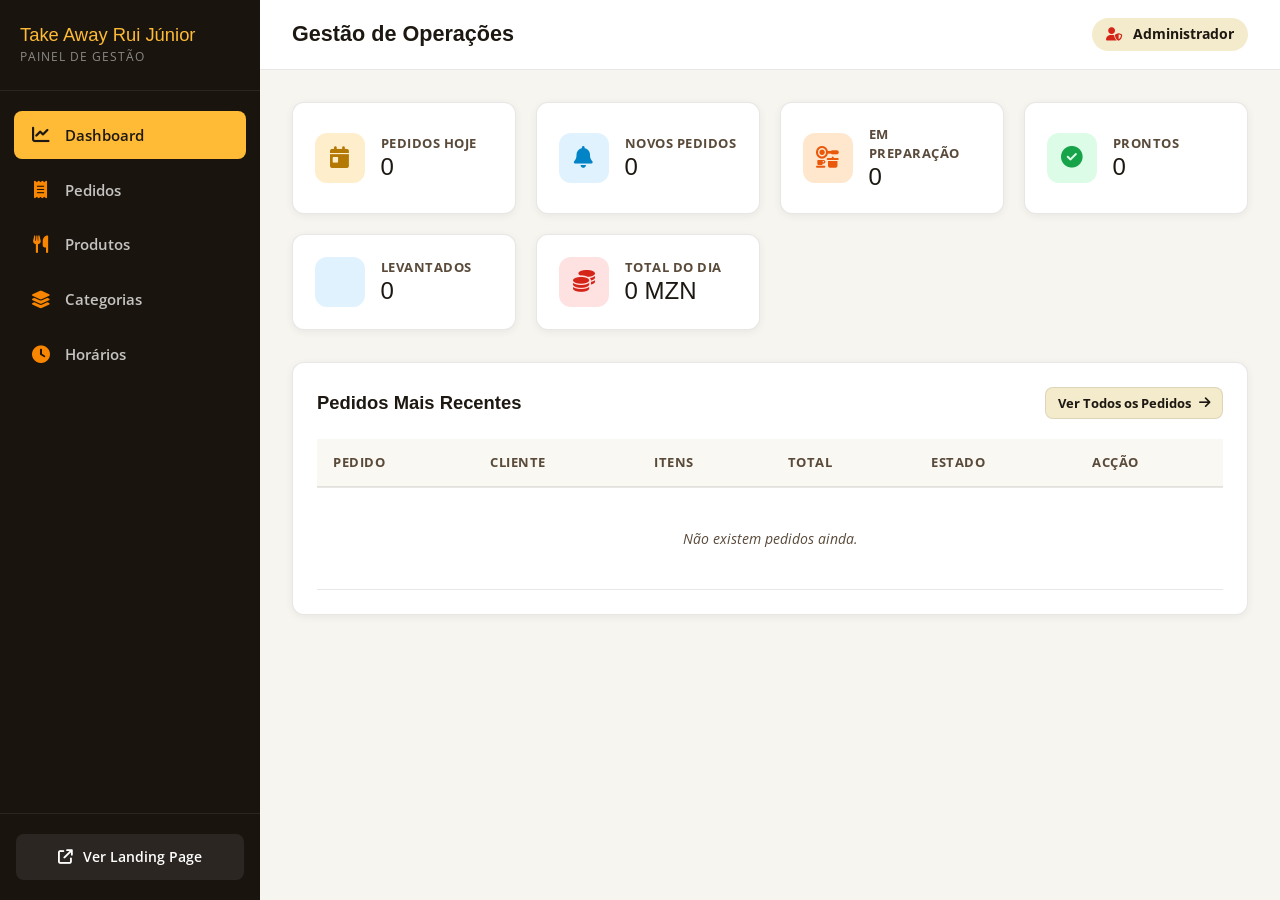
==== admin.html @ bef1309e "feat: initial commit for Take Away Rui Júnior web application - Frontend responsivo com vitrine inte" ====
<!DOCTYPE html>
<html lang="pt">
<head>
  <meta charset="UTF-8">
  <meta name="viewport" content="width=device-width, initial-scale=1.0">
  <meta http-equiv="X-UA-Compatible" content="ie=edge">
  
  <title>Painel Administrativo | Take Away Rui Júnior</title>
  
  <!-- Google Fonts: Slackey & Open Sans -->
  <link rel="preconnect" href="https://fonts.googleapis.com">
  <link rel="preconnect" href="https://fonts.gstatic.com" crossorigin>
  <link href="https://fonts.googleapis.com/css2?family=Open+Sans:ital,wght@0,400;0,600;0,700;1,400&family=Slackey&display=swap" rel="stylesheet">
  
  <!-- Font Awesome 6 -->
  <link rel="stylesheet" href="https://cdnjs.cloudflare.com/ajax/libs/font-awesome/6.5.1/css/all.min.css" integrity="sha512-DTOQO9RWCH3ppGqcWaEA1BIZOC6xxalwEsw9c2QQeAIftl+Vegovlnee1c9QX4TctnWMn13TZye+giMm8e2LwA==" crossorigin="anonymous" referrerpolicy="no-referrer" />
  
  <!-- Estilos do Admin -->
  <link rel="stylesheet" href="css/admin.css">
</head>
<body>

  <div class="admin-layout">
    
    <!-- Overlay Mobile -->
    <div class="admin-sidebar-overlay" id="adminSidebarOverlay"></div>

    <!-- Sidebar -->
    <aside class="admin-sidebar" id="adminSidebar">
      <div class="admin-sidebar-header">
        <div class="admin-brand">
          <span class="admin-brand-title">Take Away Rui Júnior</span>
          <span class="admin-brand-sub">Painel de Gestão</span>
        </div>
      </div>

      <nav class="admin-nav" aria-label="Navegação do Painel">
        <a href="#dashboard" class="admin-nav-item is-active" data-admin-view="dashboard">
          <i class="fa-solid fa-chart-line" aria-hidden="true"></i>
          <span>Dashboard</span>
        </a>
        <a href="#pedidos" class="admin-nav-item" data-admin-view="orders">
          <i class="fa-solid fa-receipt" aria-hidden="true"></i>
          <span>Pedidos</span>
        </a>
        <a href="#produtos" class="admin-nav-item" data-admin-view="products">
          <i class="fa-solid fa-utensils" aria-hidden="true"></i>
          <span>Produtos</span>
        </a>
        <a href="#categorias" class="admin-nav-item" data-admin-view="categories">
          <i class="fa-solid fa-layer-group" aria-hidden="true"></i>
          <span>Categorias</span>
        </a>
        <a href="#horarios" class="admin-nav-item" data-admin-view="hours">
          <i class="fa-solid fa-clock" aria-hidden="true"></i>
          <span>Horários</span>
        </a>
      </nav>

      <div class="admin-sidebar-footer">
        <a href="index.html" class="btn-view-site" target="_blank">
          <i class="fa-solid fa-arrow-up-right-from-square" aria-hidden="true"></i>
          <span>Ver Landing Page</span>
        </a>
      </div>
    </aside>

    <!-- Main Content -->
    <div class="admin-main">
      
      <!-- Topbar -->
      <header class="admin-topbar">
        <div class="topbar-left">
          <button type="button" class="admin-mobile-toggle" id="adminSidebarToggle" aria-label="Menu Lateral">
            <i class="fa-solid fa-bars"></i>
          </button>
          <h1 class="topbar-page-title" id="adminPageTitle">Gestão de Operações</h1>
        </div>

        <div class="topbar-right">
          <div class="admin-user-pill">
            <i class="fa-solid fa-user-shield"></i>
            <span>Administrador</span>
          </div>
        </div>
      </header>

      <!-- Content Views -->
      <main class="admin-content-body">
        
        <!-- ============================================== -->
        <!-- VIEW 1: DASHBOARD                              -->
        <!-- ============================================== -->
        <section class="admin-view-section" id="view-dashboard">
          
          <!-- Grid de Métricas -->
          <div class="dashboard-stats-grid">
            <div class="stat-card">
              <div class="stat-icon-box stat-icon-yellow">
                <i class="fa-solid fa-calendar-day"></i>
              </div>
              <div class="stat-info">
                <span class="stat-label">Pedidos Hoje</span>
                <span class="stat-value" id="statTodayOrders">0</span>
              </div>
            </div>

            <div class="stat-card">
              <div class="stat-icon-box stat-icon-blue">
                <i class="fa-solid fa-bell"></i>
              </div>
              <div class="stat-info">
                <span class="stat-label">Novos Pedidos</span>
                <span class="stat-value" id="statNewOrders">0</span>
              </div>
            </div>

            <div class="stat-card">
              <div class="stat-icon-box stat-icon-orange">
                <i class="fa-solid fa-kitchen-set"></i>
              </div>
              <div class="stat-info">
                <span class="stat-label">Em Preparação</span>
                <span class="stat-value" id="statPrepOrders">0</span>
              </div>
            </div>

            <div class="stat-card">
              <div class="stat-icon-box stat-icon-green">
                <i class="fa-solid fa-circle-check"></i>
              </div>
              <div class="stat-info">
                <span class="stat-label">Prontos</span>
                <span class="stat-value" id="statReadyOrders">0</span>
              </div>
            </div>

            <div class="stat-card">
              <div class="stat-icon-box stat-icon-blue">
                <i class="fa-solid fa-bag-check"></i>
              </div>
              <div class="stat-info">
                <span class="stat-label">Levantados</span>
                <span class="stat-value" id="statPickedUpOrders">0</span>
              </div>
            </div>

            <div class="stat-card">
              <div class="stat-icon-box stat-icon-red">
                <i class="fa-solid fa-coins"></i>
              </div>
              <div class="stat-info">
                <span class="stat-label">Total do Dia</span>
                <span class="stat-value" id="statTodayRevenue">0 MZN</span>
              </div>
            </div>
          </div>

          <!-- Tabela de Pedidos Recentes -->
          <div class="admin-card">
            <div class="admin-card-header">
              <h2 class="admin-card-title">Pedidos Mais Recentes</h2>
              <button type="button" class="btn btn-sm btn-secondary" onclick="document.querySelector('[data-admin-view=\'orders\']').click()">
                Ver Todos os Pedidos <i class="fa-solid fa-arrow-right"></i>
              </button>
            </div>

            <div class="table-responsive">
              <table class="admin-table">
                <thead>
                  <tr>
                    <th>Pedido</th>
                    <th>Cliente</th>
                    <th>Itens</th>
                    <th>Total</th>
                    <th>Estado</th>
                    <th>Acção</th>
                  </tr>
                </thead>
                <tbody id="dashRecentOrdersList">
                  <!-- Gerado dinamicamente via JS -->
                </tbody>
              </table>
            </div>
          </div>

        </section>

        <!-- ============================================== -->
        <!-- VIEW 2: PEDIDOS                                -->
        <!-- ============================================== -->
        <section class="admin-view-section" id="view-orders">
          
          <div class="admin-card">
            
            <div class="admin-toolbar">
              <!-- Filtros de Estado -->
              <div class="order-filter-tabs">
                <button type="button" class="filter-tab-btn is-active" data-order-filter="ALL">Todos</button>
                <button type="button" class="filter-tab-btn" data-order-filter="NOVO">Novos</button>
                <button type="button" class="filter-tab-btn" data-order-filter="CONFIRMADO">Confirmados</button>
                <button type="button" class="filter-tab-btn" data-order-filter="EM_PREPARACAO">Em Preparação</button>
                <button type="button" class="filter-tab-btn" data-order-filter="PRONTO">Prontos</button>
                <button type="button" class="filter-tab-btn" data-order-filter="LEVANTADO">Levantados</button>
                <button type="button" class="filter-tab-btn" data-order-filter="CANCELADO">Cancelados</button>
              </div>

              <!-- Busca -->
              <div class="search-box-wrapper">
                <i class="fa-solid fa-magnifying-glass"></i>
                <input type="text" id="adminOrderSearchInput" placeholder="Buscar por número, cliente ou tel...">
              </div>
            </div>

            <!-- Tabela Principal de Pedidos -->
            <div class="table-responsive">
              <table class="admin-table">
                <thead>
                  <tr>
                    <th>Pedido</th>
                    <th>Cliente</th>
                    <th>Itens</th>
                    <th>Total</th>
                    <th>Pagamento</th>
                    <th>Estado</th>
                    <th>Acção</th>
                  </tr>
                </thead>
                <tbody id="adminOrdersTableBody">
                  <!-- Gerado dinamicamente via JS -->
                </tbody>
              </table>
            </div>

          </div>

        </section>

        <!-- ============================================== -->
        <!-- VIEW 3: PRODUTOS                               -->
        <!-- ============================================== -->
        <section class="admin-view-section" id="view-products">
          
          <div class="admin-card">
            <div class="admin-card-header">
              <h2 class="admin-card-title">Cardápio de Produtos</h2>
              <button type="button" class="btn btn-primary" id="adminAddProductBtn">
                <i class="fa-solid fa-plus"></i> Adicionar Produto
              </button>
            </div>

            <div class="admin-products-grid" id="adminProductsGrid">
              <!-- Gerado dinamicamente via JS -->
            </div>
          </div>

        </section>

        <!-- ============================================== -->
        <!-- VIEW 4: CATEGORIAS                             -->
        <!-- ============================================== -->
        <section class="admin-view-section" id="view-categories">
          
          <div class="categories-container">
            
            <!-- Formulário Nova Categoria -->
            <div class="admin-card">
              <h2 class="admin-card-title" style="margin-bottom: 1.25rem;">Adicionar Categoria</h2>
              <form id="adminCategoryForm">
                <div class="form-group" style="margin-bottom: 1.25rem;">
                  <label class="form-label" for="adminCategoryNameInput">Nome da Categoria</label>
                  <input type="text" class="form-input" id="adminCategoryNameInput" placeholder="Ex: Sobremesas, Bebidas..." required>
                </div>
                <button type="submit" class="btn btn-primary">
                  <i class="fa-solid fa-plus"></i> Salvar Categoria
                </button>
              </form>
            </div>

            <!-- Lista de Categorias -->
            <div class="admin-card">
              <h2 class="admin-card-title" style="margin-bottom: 1.25rem;">Categorias Ativas</h2>
              <div id="adminCategoriesList">
                <!-- Gerado dinamicamente via JS -->
              </div>
            </div>

          </div>

        </section>

        <!-- ============================================== -->
        <!-- VIEW 5: HORÁRIOS                               -->
        <!-- ============================================== -->
        <section class="admin-view-section" id="view-hours">
          
          <div class="admin-card">
            <div class="admin-card-header">
              <h2 class="admin-card-title">Horários de Funcionamento</h2>
              <button type="button" class="btn btn-primary" id="adminSaveHoursBtn">
                <i class="fa-solid fa-floppy-disk"></i> Salvar Horários
              </button>
            </div>

            <div class="table-responsive">
              <table class="hours-table">
                <tbody>
                  <tr>
                    <td class="hours-day-name">Segunda-feira</td>
                    <td>
                      <label class="toggle-switch">
                        <input type="checkbox" id="hours-segunda-open" checked>
                        <span class="slider"></span>
                      </label>
                    </td>
                    <td>
                      <div class="hours-time-inputs">
                        <input type="time" id="hours-segunda-start" value="08:00">
                        <span>até</span>
                        <input type="time" id="hours-segunda-end" value="22:00">
                      </div>
                    </td>
                  </tr>

                  <tr>
                    <td class="hours-day-name">Terça-feira</td>
                    <td>
                      <label class="toggle-switch">
                        <input type="checkbox" id="hours-terca-open" checked>
                        <span class="slider"></span>
                      </label>
                    </td>
                    <td>
                      <div class="hours-time-inputs">
                        <input type="time" id="hours-terca-start" value="08:00">
                        <span>até</span>
                        <input type="time" id="hours-terca-end" value="22:00">
                      </div>
                    </td>
                  </tr>

                  <tr>
                    <td class="hours-day-name">Quarta-feira</td>
                    <td>
                      <label class="toggle-switch">
                        <input type="checkbox" id="hours-quarta-open" checked>
                        <span class="slider"></span>
                      </label>
                    </td>
                    <td>
                      <div class="hours-time-inputs">
                        <input type="time" id="hours-quarta-start" value="08:00">
                        <span>até</span>
                        <input type="time" id="hours-quarta-end" value="22:00">
                      </div>
                    </td>
                  </tr>

                  <tr>
                    <td class="hours-day-name">Quinta-feira</td>
                    <td>
                      <label class="toggle-switch">
                        <input type="checkbox" id="hours-quinta-open" checked>
                        <span class="slider"></span>
                      </label>
                    </td>
                    <td>
                      <div class="hours-time-inputs">
                        <input type="time" id="hours-quinta-start" value="08:00">
                        <span>até</span>
                        <input type="time" id="hours-quinta-end" value="22:00">
                      </div>
                    </td>
                  </tr>

                  <tr>
                    <td class="hours-day-name">Sexta-feira</td>
                    <td>
                      <label class="toggle-switch">
                        <input type="checkbox" id="hours-sexta-open" checked>
                        <span class="slider"></span>
                      </label>
                    </td>
                    <td>
                      <div class="hours-time-inputs">
                        <input type="time" id="hours-sexta-start" value="08:00">
                        <span>até</span>
                        <input type="time" id="hours-sexta-end" value="23:30">
                      </div>
                    </td>
                  </tr>

                  <tr>
                    <td class="hours-day-name">Sábado</td>
                    <td>
                      <label class="toggle-switch">
                        <input type="checkbox" id="hours-sabado-open" checked>
                        <span class="slider"></span>
                      </label>
                    </td>
                    <td>
                      <div class="hours-time-inputs">
                        <input type="time" id="hours-sabado-start" value="09:00">
                        <span>até</span>
                        <input type="time" id="hours-sabado-end" value="23:30">
                      </div>
                    </td>
                  </tr>

                  <tr>
                    <td class="hours-day-name">Domingo</td>
                    <td>
                      <label class="toggle-switch">
                        <input type="checkbox" id="hours-domingo-open" checked>
                        <span class="slider"></span>
                      </label>
                    </td>
                    <td>
                      <div class="hours-time-inputs">
                        <input type="time" id="hours-domingo-start" value="09:00">
                        <span>até</span>
                        <input type="time" id="hours-domingo-end" value="22:00">
                      </div>
                    </td>
                  </tr>
                </tbody>
              </table>
            </div>
          </div>

        </section>

      </main>

    </div>

  </div>

  <!-- ============================================== -->
  <!-- MODAL: GESTÃO DE PEDIDO                        -->
  <!-- ============================================== -->
  <div class="admin-modal-overlay" id="adminOrderModal" aria-hidden="true">
    <div class="admin-modal-card">
      <div class="admin-modal-header">
        <h3 class="admin-modal-title">Detalhes do Pedido</h3>
        <button type="button" class="btn-icon" id="adminOrderModalClose" style="font-size: 1.5rem;">&times;</button>
      </div>
      
      <div class="admin-modal-body">
        <div id="adminOrderModalDetails">
          <!-- Detalhes preenchidos via JS -->
        </div>

        <!-- Alteração de Estado -->
        <div class="order-status-changer">
          <label class="form-label" for="adminOrderStatusSelect">Alterar Estado do Pedido:</label>
          <div class="status-change-row">
            <select class="form-input" id="adminOrderStatusSelect" style="flex: 1;">
              <option value="NOVO">NOVO</option>
              <option value="CONFIRMADO">CONFIRMADO</option>
              <option value="EM_PREPARACAO">EM PREPARAÇÃO</option>
              <option value="PRONTO">PRONTO</option>
              <option value="LEVANTADO">LEVANTADO</option>
              <option value="CANCELADO">CANCELADO</option>
            </select>
            <button type="button" class="btn btn-primary" id="adminSaveStatusBtn">
              Atualizar Estado
            </button>
          </div>
        </div>
      </div>
    </div>
  </div>

  <!-- ============================================== -->
  <!-- MODAL: ADICIONAR / EDITAR PRODUTO              -->
  <!-- ============================================== -->
  <div class="admin-modal-overlay" id="adminProductModal" aria-hidden="true">
    <div class="admin-modal-card">
      <div class="admin-modal-header">
        <h3 class="admin-modal-title" id="adminProductModalTitle">Adicionar Produto</h3>
        <button type="button" class="btn-icon" id="adminProductModalClose" style="font-size: 1.5rem;">&times;</button>
      </div>

      <div class="admin-modal-body">
        <form id="adminProductForm">
          <div class="form-group" style="margin-bottom: 1rem;">
            <label class="form-label" for="prodNameInput">Nome do Prato *</label>
            <input type="text" class="form-input" id="prodNameInput" placeholder="Ex: Hambúrguer Especial" required>
          </div>

          <div class="form-group" style="margin-bottom: 1rem;">
            <label class="form-label" for="prodDescInput">Descrição *</label>
            <textarea class="form-input" id="prodDescInput" rows="3" placeholder="Ingredientes e detalhes saborosos..." required></textarea>
          </div>

          <div class="form-row-2col" style="margin-bottom: 1rem;">
            <div class="form-group">
              <label class="form-label" for="prodPriceInput">Preço (MZN) *</label>
              <input type="number" class="form-input" id="prodPriceInput" placeholder="Ex: 350" required min="1">
            </div>

            <div class="form-group">
              <label class="form-label" for="prodCategorySelect">Categoria *</label>
              <select class="form-input" id="prodCategorySelect" required>
                <option value="hamburguer">Hambúrguer</option>
                <option value="pizza">Pizza</option>
                <option value="sandes">Sandes</option>
                <option value="cachorro-quente">Cachorro Quente</option>
              </select>
            </div>
          </div>

          <div class="form-group" style="margin-bottom: 1.25rem;">
            <label class="form-label" for="prodImgInput">Caminho da Imagem</label>
            <input type="text" class="form-input" id="prodImgInput" placeholder="assets/imgs/menu/men1.png">
          </div>

          <div class="form-group" style="display: flex; align-items: center; gap: 0.5rem; margin-bottom: 1.5rem;">
            <input type="checkbox" id="prodAvailableInput" checked style="width: 18px; height: 18px;">
            <label for="prodAvailableInput" style="font-weight: 600; cursor: pointer;">Produto disponível para pedidos</label>
          </div>

          <div class="admin-modal-actions">
            <button type="button" class="btn btn-secondary" onclick="document.getElementById('adminProductModal').classList.remove('is-active')">Cancelar</button>
            <button type="submit" class="btn btn-primary">Salvar Produto</button>
          </div>
        </form>
      </div>
    </div>
  </div>

  <!-- Scripts -->
  <script src="js/data.js"></script>
  <script src="js/storage.js"></script>
  <script src="js/toast.js"></script>
  <script src="js/admin.js"></script>
</body>
</html>
---- css/admin.css ----
/* ==========================================================================
   TAKE AWAY RUI JÚNIOR - PAINEL ADMINISTRATIVO (ADMIN.CSS)
   Design System: #FFBB35, #d52518, #f3eBcc, #f88601, #1d1811
   Tipografia: Slackey (Títulos) & Open Sans (Textos)
   ========================================================================== */

:root {
  --color-primary-yellow: #FFBB35;
  --color-cta-red: #d52518;
  --color-cta-red-hover: #b51c11;
  --color-cream: #f3eBcc;
  --color-orange: #f88601;
  --color-dark: #1d1811;
  --color-dark-subtle: #594a3a;
  --color-white: #ffffff;
  --color-admin-bg: #f7f5ef;
  --color-admin-sidebar: #19140e;
  --color-border: rgba(29, 24, 17, 0.1);

  --font-title: 'Slackey', cursive, sans-serif;
  --font-body: 'Open Sans', -apple-system, BlinkMacSystemFont, 'Segoe UI', Roboto, sans-serif;

  --sidebar-width: 260px;
  --header-height: 70px;
  --radius-sm: 8px;
  --radius-md: 12px;
  --radius-lg: 20px;
  --radius-full: 9999px;

  --shadow-sm: 0 2px 8px rgba(0, 0, 0, 0.06);
  --shadow-md: 0 6px 18px rgba(0, 0, 0, 0.08);
  --shadow-lg: 0 12px 28px rgba(0, 0, 0, 0.12);
  --transition: 0.25s ease;
}

*, *::before, *::after {
  box-sizing: border-box;
  margin: 0;
  padding: 0;
}

body {
  font-family: var(--font-body);
  color: var(--color-dark);
  background-color: var(--color-admin-bg);
  line-height: 1.5;
  min-height: 100vh;
  display: flex;
}

img {
  max-width: 100%;
  height: auto;
  display: block;
}

a {
  color: inherit;
  text-decoration: none;
}

button {
  font-family: inherit;
  cursor: pointer;
  border: none;
  background: none;
}

/* --------------------------------------------------------------------------
   1. ESTRUTURA DO ADMIN (LAYOUT)
   -------------------------------------------------------------------------- */
.admin-layout {
  display: flex;
  width: 100%;
  max-width: 100vw;
  min-height: 100vh;
  overflow-x: hidden;
}

/* Sidebar */
.admin-sidebar {
  width: var(--sidebar-width);
  background-color: var(--color-admin-sidebar);
  color: var(--color-white);
  display: flex;
  flex-direction: column;
  position: fixed;
  top: 0;
  left: 0;
  height: 100vh;
  z-index: 100;
  transition: transform var(--transition);
}

.admin-sidebar-header {
  padding: 1.5rem 1.25rem;
  border-bottom: 1px solid rgba(255, 255, 255, 0.08);
}

.admin-brand {
  display: flex;
  flex-direction: column;
  gap: 2px;
}

.admin-brand-title {
  font-family: var(--font-title);
  font-size: 1.15rem;
  color: var(--color-primary-yellow);
  line-height: 1.2;
}

.admin-brand-sub {
  font-size: 0.75rem;
  color: rgba(255, 255, 255, 0.5);
  text-transform: uppercase;
  letter-spacing: 1px;
}

.admin-nav {
  flex: 1;
  padding: 1.25rem 0.85rem;
  display: flex;
  flex-direction: column;
  gap: 0.4rem;
  overflow-y: auto;
}

.admin-nav-item {
  display: flex;
  align-items: center;
  gap: 0.85rem;
  padding: 0.8rem 1rem;
  border-radius: var(--radius-sm);
  color: rgba(255, 255, 255, 0.75);
  font-weight: 600;
  font-size: 0.95rem;
  transition: all var(--transition);
}

.admin-nav-item i {
  font-size: 1.1rem;
  width: 22px;
  color: var(--color-orange);
  text-align: center;
}

.admin-nav-item:hover {
  background-color: rgba(255, 255, 255, 0.08);
  color: var(--color-white);
}

.admin-nav-item.is-active {
  background-color: var(--color-primary-yellow);
  color: var(--color-dark);
}

.admin-nav-item.is-active i {
  color: var(--color-dark);
}

.admin-sidebar-footer {
  padding: 1.25rem 1rem;
  border-top: 1px solid rgba(255, 255, 255, 0.08);
}

.btn-view-site {
  display: flex;
  align-items: center;
  justify-content: center;
  gap: 0.65rem;
  width: 100%;
  padding: 0.75rem;
  background-color: rgba(255, 255, 255, 0.08);
  color: var(--color-white);
  border-radius: var(--radius-sm);
  font-weight: 600;
  font-size: 0.9rem;
  transition: all var(--transition);
}

.btn-view-site:hover {
  background-color: var(--color-cta-red);
  color: var(--color-white);
}

.admin-sidebar-overlay {
  display: none;
}

/* Área Principal de Conteúdo */
.admin-main {
  flex: 1;
  min-width: 0;
  max-width: 100%;
  margin-left: var(--sidebar-width);
  display: flex;
  flex-direction: column;
  min-height: 100vh;
  overflow-x: hidden;
}

/* Topbar */
.admin-topbar {
  height: var(--header-height);
  background-color: var(--color-white);
  border-bottom: 1px solid var(--color-border);
  padding: 0 2rem;
  display: flex;
  align-items: center;
  justify-content: space-between;
  position: sticky;
  top: 0;
  z-index: 90;
}

.topbar-left {
  display: flex;
  align-items: center;
  gap: 1rem;
}

.admin-mobile-toggle {
  display: none;
  font-size: 1.35rem;
  color: var(--color-dark);
}

.topbar-page-title {
  font-family: var(--font-title);
  font-size: 1.35rem;
  color: var(--color-dark);
}

.topbar-right {
  display: flex;
  align-items: center;
  gap: 1rem;
}

.admin-user-pill {
  display: flex;
  align-items: center;
  gap: 0.65rem;
  padding: 0.4rem 0.85rem;
  background-color: var(--color-cream);
  border-radius: var(--radius-full);
  font-size: 0.85rem;
  font-weight: 700;
}

.admin-user-pill i {
  color: var(--color-cta-red);
}

/* Conteúdo das Views */
.admin-content-body {
  flex: 1;
  padding: 2rem;
}

.admin-view-section {
  display: none;
}

/* --------------------------------------------------------------------------
   2. CARDS DE MÉTRICAS (DASHBOARD)
   -------------------------------------------------------------------------- */
.dashboard-stats-grid {
  display: grid;
  grid-template-columns: repeat(auto-fit, minmax(200px, 1fr));
  gap: 1.25rem;
  margin-bottom: 2rem;
}

.stat-card {
  background-color: var(--color-white);
  border-radius: var(--radius-md);
  padding: 1.35rem;
  border: 1px solid var(--color-border);
  box-shadow: var(--shadow-sm);
  display: flex;
  align-items: center;
  gap: 1rem;
  transition: transform var(--transition), box-shadow var(--transition);
}

.stat-card:hover {
  transform: translateY(-3px);
  box-shadow: var(--shadow-md);
}

.stat-icon-box {
  width: 50px;
  height: 50px;
  border-radius: var(--radius-md);
  display: flex;
  align-items: center;
  justify-content: center;
  font-size: 1.35rem;
  flex-shrink: 0;
}

.stat-icon-yellow { background-color: rgba(255, 187, 53, 0.25); color: #b47805; }
.stat-icon-blue   { background-color: #e0f2fe; color: #0284c7; }
.stat-icon-orange { background-color: rgba(248, 134, 1, 0.2); color: #ea580c; }
.stat-icon-green  { background-color: #dcfce7; color: #16a34a; }
.stat-icon-red    { background-color: #fee2e2; color: var(--color-cta-red); }

.stat-info {
  display: flex;
  flex-direction: column;
}

.stat-label {
  font-size: 0.8rem;
  font-weight: 700;
  text-transform: uppercase;
  color: var(--color-dark-subtle);
  letter-spacing: 0.5px;
}

.stat-value {
  font-family: var(--font-title);
  font-size: 1.5rem;
  color: var(--color-dark);
  line-height: 1.2;
}

/* Painéis de Conteúdo */
.admin-card {
  background-color: var(--color-white);
  border-radius: var(--radius-md);
  border: 1px solid var(--color-border);
  box-shadow: var(--shadow-sm);
  padding: 1.5rem;
  margin-bottom: 2rem;
}

.admin-card-header {
  display: flex;
  align-items: center;
  justify-content: space-between;
  margin-bottom: 1.25rem;
}

.admin-card-title {
  font-family: var(--font-title);
  font-size: 1.15rem;
  color: var(--color-dark);
}

/* --------------------------------------------------------------------------
   3. TABELAS & PEDIDOS
   -------------------------------------------------------------------------- */
.admin-toolbar {
  display: flex;
  align-items: center;
  justify-content: space-between;
  flex-wrap: wrap;
  gap: 1rem;
  margin-bottom: 1.5rem;
}

.order-filter-tabs {
  display: flex;
  align-items: center;
  gap: 0.4rem;
  flex-wrap: wrap;
}

.filter-tab-btn {
  padding: 0.5rem 0.9rem;
  border-radius: var(--radius-sm);
  font-size: 0.85rem;
  font-weight: 700;
  color: var(--color-dark-subtle);
  background-color: var(--color-white);
  border: 1px solid var(--color-border);
  transition: all var(--transition);
}

.filter-tab-btn:hover {
  background-color: var(--color-cream);
  color: var(--color-dark);
}

.filter-tab-btn.is-active {
  background-color: var(--color-cta-red);
  color: var(--color-white);
  border-color: var(--color-cta-red);
}

.search-box-wrapper {
  position: relative;
  min-width: 260px;
}

.search-box-wrapper input {
  width: 100%;
  padding: 0.55rem 1rem 0.55rem 2.25rem;
  border-radius: var(--radius-sm);
  border: 1px solid var(--color-border);
  font-family: inherit;
  font-size: 0.9rem;
}

.search-box-wrapper i {
  position: absolute;
  left: 0.85rem;
  top: 50%;
  transform: translateY(-50%);
  color: var(--color-dark-subtle);
  font-size: 0.85rem;
}

/* Tabela */
.table-responsive {
  width: 100%;
  overflow-x: auto;
}

.admin-table {
  width: 100%;
  border-collapse: collapse;
  text-align: left;
}

.admin-table th {
  background-color: #faf8f2;
  padding: 0.85rem 1rem;
  font-size: 0.8rem;
  font-weight: 700;
  text-transform: uppercase;
  color: var(--color-dark-subtle);
  letter-spacing: 0.5px;
  border-bottom: 2px solid var(--color-border);
}

.admin-table td {
  padding: 1rem;
  border-bottom: 1px solid var(--color-border);
  font-size: 0.9rem;
  vertical-align: middle;
}

.admin-table tbody tr:hover {
  background-color: #fdfbf7;
}

.client-cell {
  display: flex;
  flex-direction: column;
}

.client-name {
  font-weight: 700;
  color: var(--color-dark);
}

.client-tel {
  font-size: 0.78rem;
  color: var(--color-dark-subtle);
}

.payment-tag {
  display: inline-block;
  font-size: 0.75rem;
  font-weight: 600;
  background-color: var(--color-cream);
  padding: 0.2rem 0.6rem;
  border-radius: var(--radius-sm);
}

.table-empty-msg {
  text-align: center;
  padding: 2.5rem 1rem !important;
  color: var(--color-dark-subtle);
  font-style: italic;
}

/* Botões */
.btn {
  display: inline-flex;
  align-items: center;
  justify-content: center;
  gap: 0.5rem;
  font-weight: 700;
  padding: 0.65rem 1.25rem;
  border-radius: var(--radius-sm);
  cursor: pointer;
  transition: all var(--transition);
}

.btn-primary {
  background-color: var(--color-cta-red);
  color: var(--color-white);
}

.btn-primary:hover {
  background-color: var(--color-cta-red-hover);
  color: var(--color-white);
}

.btn-secondary {
  background-color: var(--color-cream);
  color: var(--color-dark);
  border: 1px solid var(--color-border);
}

.btn-secondary:hover {
  background-color: var(--color-white);
}

.btn-danger {
  background-color: #fee2e2;
  color: var(--color-cta-red);
}

.btn-danger:hover {
  background-color: var(--color-cta-red);
  color: var(--color-white);
}

.btn-sm {
  padding: 0.4rem 0.75rem;
  font-size: 0.82rem;
}

.btn-admin-table {
  background-color: var(--color-primary-yellow);
  color: var(--color-dark);
  font-weight: 700;
}

.btn-admin-table:hover {
  background-color: var(--color-cta-red);
  color: var(--color-white);
}

/* --------------------------------------------------------------------------
   4. GESTÃO DE PRODUTOS
   -------------------------------------------------------------------------- */
.admin-products-grid {
  display: grid;
  grid-template-columns: repeat(auto-fill, minmax(250px, 1fr));
  gap: 1.5rem;
}

.admin-product-card {
  background-color: var(--color-white);
  border: 1px solid var(--color-border);
  border-radius: var(--radius-md);
  overflow: hidden;
  display: flex;
  flex-direction: column;
  box-shadow: var(--shadow-sm);
  transition: transform var(--transition), box-shadow var(--transition);
}

.admin-product-card:hover {
  transform: translateY(-3px);
  box-shadow: var(--shadow-md);
}

.admin-product-card.is-unavailable {
  opacity: 0.65;
  filter: grayscale(0.6);
}

.admin-product-img-box {
  height: 160px;
  background: radial-gradient(circle, #fffbf2 0%, #ffffff 80%);
  display: flex;
  align-items: center;
  justify-content: center;
  padding: 0.75rem;
  position: relative;
  border-bottom: 1px solid var(--color-border);
}

.admin-product-img-box img {
  max-height: 100%;
  object-fit: contain;
}

.product-status-tag {
  position: absolute;
  top: 10px;
  right: 10px;
  font-size: 0.7rem;
  font-weight: 700;
  padding: 0.2rem 0.55rem;
  border-radius: var(--radius-full);
}

.tag-available {
  background-color: #dcfce7;
  color: #15803d;
}

.tag-unavailable {
  background-color: #fee2e2;
  color: #b91c1c;
}

.admin-product-body {
  padding: 1.15rem;
  display: flex;
  flex-direction: column;
  flex: 1;
}

.product-category-tag {
  font-size: 0.72rem;
  color: var(--color-orange);
  font-weight: 700;
  text-transform: uppercase;
  margin-bottom: 0.25rem;
}

.admin-product-title {
  font-family: var(--font-title);
  font-size: 1.1rem;
  color: var(--color-dark);
  margin-bottom: 0.4rem;
}

.admin-product-desc {
  font-size: 0.82rem;
  color: var(--color-dark-subtle);
  margin-bottom: 1rem;
  flex: 1;
}

.admin-product-footer {
  display: flex;
  align-items: center;
  justify-content: space-between;
  padding-top: 0.85rem;
  border-top: 1px solid var(--color-border);
}

.admin-product-price {
  font-family: var(--font-title);
  font-size: 1.15rem;
  color: var(--color-dark);
}

.admin-product-actions {
  display: flex;
  gap: 0.4rem;
}

/* --------------------------------------------------------------------------
   5. CATEGORIAS & HORÁRIOS
   -------------------------------------------------------------------------- */
.categories-container {
  display: grid;
  grid-template-columns: 1fr 1.2fr;
  gap: 2rem;
}

.category-item-card {
  background-color: var(--color-white);
  border: 1px solid var(--color-border);
  border-radius: var(--radius-md);
  padding: 1rem 1.25rem;
  display: flex;
  align-items: center;
  justify-content: space-between;
  margin-bottom: 0.85rem;
}

.category-slug {
  font-size: 0.8rem;
  color: var(--color-dark-subtle);
  margin-left: 0.4rem;
}

/* Toggle Switch */
.toggle-switch {
  position: relative;
  display: inline-block;
  width: 44px;
  height: 24px;
}

.toggle-switch input {
  opacity: 0;
  width: 0;
  height: 0;
}

.slider {
  position: absolute;
  cursor: pointer;
  top: 0; left: 0; right: 0; bottom: 0;
  background-color: #d1d5db;
  transition: .3s;
  border-radius: 24px;
}

.slider:before {
  position: absolute;
  content: "";
  height: 18px;
  width: 18px;
  left: 3px;
  bottom: 3px;
  background-color: white;
  transition: .3s;
  border-radius: 50%;
}

input:checked + .slider {
  background-color: #10b981;
}

input:checked + .slider:before {
  transform: translateX(20px);
}

/* Horários */
.hours-table {
  width: 100%;
  border-collapse: collapse;
}

.hours-table td {
  padding: 0.85rem 1rem;
  border-bottom: 1px solid var(--color-border);
}

.hours-day-name {
  font-weight: 700;
  width: 160px;
}

.hours-time-inputs {
  display: flex;
  align-items: center;
  gap: 0.5rem;
}

.hours-time-inputs input[type="time"] {
  padding: 0.4rem 0.65rem;
  border: 1px solid var(--color-border);
  border-radius: var(--radius-sm);
  font-family: inherit;
}

/* --------------------------------------------------------------------------
   6. MODAIS DO ADMIN
   -------------------------------------------------------------------------- */
.admin-modal-overlay {
  position: fixed;
  top: 0; left: 0;
  width: 100vw; height: 100vh;
  background-color: rgba(29, 24, 17, 0.65);
  backdrop-filter: blur(4px);
  z-index: 1000;
  display: flex;
  align-items: center;
  justify-content: center;
  padding: 1.25rem;
  opacity: 0;
  visibility: hidden;
  transition: all var(--transition);
}

.admin-modal-overlay.is-active {
  opacity: 1;
  visibility: visible;
}

.admin-modal-card {
  background-color: var(--color-white);
  border-radius: var(--radius-md);
  width: 100%;
  max-width: 600px;
  max-height: 90vh;
  display: flex;
  flex-direction: column;
  box-shadow: var(--shadow-lg);
  overflow: hidden;
}

.admin-modal-header {
  display: flex;
  align-items: center;
  justify-content: space-between;
  padding: 1.25rem 1.5rem;
  background-color: var(--color-cream);
  border-bottom: 1px solid var(--color-border);
}

.admin-modal-title {
  font-family: var(--font-title);
  font-size: 1.25rem;
}

.admin-modal-body {
  padding: 1.5rem;
  overflow-y: auto;
}

.order-modal-header-info {
  display: flex;
  justify-content: space-between;
  align-items: flex-start;
  margin-bottom: 1.25rem;
  padding-bottom: 1rem;
  border-bottom: 1px solid var(--color-border);
}

.order-modal-grid {
  display: grid;
  grid-template-columns: 1fr 1fr;
  gap: 1.5rem;
  margin-bottom: 1.5rem;
}

.order-modal-block h4 {
  font-size: 0.95rem;
  font-weight: 700;
  margin-bottom: 0.65rem;
  color: var(--color-dark);
}

.order-modal-block p {
  font-size: 0.88rem;
  margin-bottom: 0.35rem;
  color: var(--color-dark-subtle);
}

.order-modal-items {
  background-color: var(--color-admin-bg);
  border-radius: var(--radius-sm);
  padding: 0.75rem;
  margin-bottom: 0.65rem;
}

.modal-item-row {
  display: flex;
  justify-content: space-between;
  font-size: 0.85rem;
  margin-bottom: 0.3rem;
}

.modal-total-row {
  display: flex;
  justify-content: space-between;
  font-size: 1.05rem;
  font-weight: 700;
  color: var(--color-dark);
}

.order-status-changer {
  background-color: var(--color-cream);
  padding: 1.15rem;
  border-radius: var(--radius-md);
  margin-top: 1rem;
}

.status-change-row {
  display: flex;
  gap: 0.75rem;
}

.form-row-2col {
  display: grid;
  grid-template-columns: 1fr 1fr;
  gap: 1rem;
}

.admin-modal-actions {
  display: flex;
  justify-content: flex-end;
  gap: 0.75rem;
}

/* Badges */
.status-badge {
  display: inline-flex;
  align-items: center;
  padding: 0.25rem 0.65rem;
  border-radius: var(--radius-full);
  font-size: 0.72rem;
  font-weight: 700;
  text-transform: uppercase;
}

.status-novo { background-color: #e0f2fe; color: #0369a1; }
.status-confirmado { background-color: #fef3c7; color: #b45309; }
.status-em-preparacao { background-color: #ffedd5; color: #c2410c; }
.status-pronto { background-color: #e0e7ff; color: #4338ca; }
.status-levantado { background-color: #dcfce7; color: #15803d; }
.status-cancelado { background-color: #fee2e2; color: #b91c1c; }

/* --------------------------------------------------------------------------
   7. RESPONSIVIDADE (ADMIN)
   -------------------------------------------------------------------------- */

/* Tablet (< 992px) */
@media (max-width: 992px) {
  .admin-sidebar {
    width: 280px;
    max-width: 85vw;
    transform: translateX(-100%);
  }

  .admin-sidebar.is-active {
    transform: translateX(0);
  }

  .admin-sidebar-overlay {
    display: block;
    position: fixed;
    top: 0; left: 0; width: 100vw; height: 100vh;
    background-color: rgba(0, 0, 0, 0.5);
    z-index: 95;
    opacity: 0;
    visibility: hidden;
    transition: all var(--transition);
  }

  .admin-sidebar-overlay.is-active {
    opacity: 1;
    visibility: visible;
  }

  .admin-main {
    margin-left: 0;
    width: 100%;
    max-width: 100vw;
  }

  .admin-mobile-toggle {
    display: block;
    width: 40px;
    height: 40px;
    display: flex;
    align-items: center;
    justify-content: center;
    font-size: 1.35rem;
  }

  .categories-container {
    grid-template-columns: 1fr;
    gap: 1.5rem;
  }
}

/* Tablet e Mobile Médio (< 768px) */
@media (max-width: 768px) {
  .admin-toolbar {
    flex-direction: column;
    align-items: stretch;
    gap: 0.85rem;
  }

  .search-box-wrapper {
    min-width: 100%;
    width: 100%;
  }

  /* Filtros de status com rolagem horizontal suave por toque */
  .order-filter-tabs {
    width: 100%;
    overflow-x: auto;
    flex-wrap: nowrap;
    padding-bottom: 0.5rem;
    -webkit-overflow-scrolling: touch;
    scrollbar-width: none;
  }

  .order-filter-tabs::-webkit-scrollbar {
    display: none;
  }

  .filter-tab-btn {
    white-space: nowrap;
    padding: 0.55rem 0.95rem;
    font-size: 0.85rem;
    flex-shrink: 0;
    border-radius: var(--radius-sm);
  }

  /* Prevenção de zoom iOS em inputs do admin */
  .admin-form input,
  .admin-form select,
  .admin-form textarea,
  .form-input {
    font-size: 16px !important;
  }
}

/* Mobile (< 640px) */
@media (max-width: 640px) {
  .admin-topbar {
    padding: 0.6rem 0.85rem;
    height: auto;
    min-height: 60px;
    gap: 0.5rem;
    position: sticky;
    top: 0;
  }

  .topbar-left {
    gap: 0.5rem;
    flex: 1;
  }

  .topbar-page-title {
    font-size: 1.1rem;
    white-space: nowrap;
    overflow: hidden;
    text-overflow: ellipsis;
  }

  .admin-user-pill {
    padding: 0.35rem 0.65rem;
    font-size: 0.78rem;
    white-space: nowrap;
  }

  .admin-content-body {
    padding: 1rem 0.75rem;
    width: 100%;
    box-sizing: border-box;
  }

  /* Dashboard Stats Grid em 2 colunas equilibradas */
  .dashboard-stats-grid {
    grid-template-columns: repeat(2, 1fr);
    gap: 0.65rem;
    margin-bottom: 1.25rem;
  }

  .stat-card {
    padding: 0.75rem;
    gap: 0.6rem;
  }

  .stat-icon-box {
    width: 38px;
    height: 38px;
    font-size: 1rem;
    border-radius: var(--radius-sm);
  }

  .stat-value {
    font-size: 1.15rem;
  }

  .stat-label {
    font-size: 0.68rem;
  }

  .admin-card {
    padding: 1rem 0.75rem;
    margin-bottom: 1.25rem;
    border-radius: var(--radius-sm);
    width: 100%;
    box-sizing: border-box;
  }

  .admin-card-header {
    flex-direction: column;
    align-items: stretch;
    gap: 0.75rem;
  }

  .admin-card-header .btn {
    width: 100%;
    justify-content: center;
  }

  /* Grid de Produtos no Painel Admin */
  .admin-products-grid {
    grid-template-columns: 1fr;
    gap: 1rem;
  }

  .admin-product-card {
    border-radius: var(--radius-sm);
  }

  .admin-product-img-box {
    height: 150px;
  }

  /* Tabelas com rolagem lateral suave e preservação estrutural */
  .table-responsive {
    border: 1px solid var(--color-border);
    border-radius: var(--radius-sm);
    -webkit-overflow-scrolling: touch;
    width: 100%;
    max-width: 100%;
    overflow-x: auto;
    display: block;
  }

  .admin-table {
    min-width: 600px;
    width: 100%;
  }

  .admin-table th,
  .admin-table td {
    padding: 0.7rem 0.6rem;
    font-size: 0.82rem;
  }

  /* Transformação responsiva da Tabela de Horários em Cards Móveis */
  .hours-table,
  .hours-table tbody,
  .hours-table tr,
  .hours-table td {
    display: block;
    width: 100%;
    box-sizing: border-box;
  }

  .hours-table tr {
    background-color: var(--color-admin-bg);
    border: 1px solid var(--color-border);
    border-radius: var(--radius-sm);
    padding: 0.85rem;
    margin-bottom: 0.75rem;
    display: flex;
    flex-direction: column;
    gap: 0.5rem;
  }

  .hours-table td {
    padding: 0;
    border-bottom: none;
  }

  .hours-table td.hours-day-name {
    width: 100%;
    font-size: 0.95rem;
    font-weight: 700;
    color: var(--color-dark);
  }

  .hours-table td:nth-child(2) {
    display: flex;
    align-items: center;
    justify-content: space-between;
    padding-bottom: 0.4rem;
    border-bottom: 1px dashed var(--color-border);
  }

  .hours-table td:nth-child(2)::before {
    content: "Aberto no dia:";
    font-size: 0.82rem;
    font-weight: 600;
    color: var(--color-dark-subtle);
  }

  .hours-time-inputs {
    display: flex;
    align-items: center;
    gap: 0.5rem;
    width: 100%;
  }

  .hours-time-inputs input[type="time"] {
    flex: 1;
    min-width: 0;
    width: 100%;
    padding: 0.5rem 0.4rem;
    font-size: 16px !important;
  }

  /* Modais do Admin em formato Bottom Sheet no Mobile */
  .admin-modal-overlay {
    padding: 0.5rem;
    align-items: flex-end;
  }

  .admin-modal-card {
    max-height: 94vh;
    max-height: 94dvh;
    border-bottom-left-radius: 0;
    border-bottom-right-radius: 0;
    border-top-left-radius: var(--radius-lg);
    border-top-right-radius: var(--radius-lg);
    width: 100%;
  }

  .admin-modal-header {
    padding: 1rem 1.15rem;
  }

  .admin-modal-body {
    padding: 1.15rem 1rem;
    padding-bottom: calc(1.15rem + env(safe-area-inset-bottom, 0px));
  }

  .order-modal-header-info {
    flex-direction: column;
    align-items: flex-start;
    gap: 0.5rem;
  }

  .order-modal-grid {
    grid-template-columns: 1fr;
    gap: 1rem;
  }

  /* Alterador de status no modal de pedido */
  .order-status-changer {
    padding: 0.85rem;
  }

  .order-status-changer > div {
    flex-direction: column !important;
    gap: 0.5rem !important;
  }

  .order-status-changer .btn {
    width: 100%;
  }

  /* Formulário de Produto no Modal */
  #adminProductForm div[style*="grid-template-columns"] {
    grid-template-columns: 1fr !important;
    gap: 0.75rem !important;
  }

  #adminProductForm div[style*="justify-content: flex-end"] {
    flex-direction: column;
    gap: 0.5rem;
  }

  #adminProductForm div[style*="justify-content: flex-end"] .btn {
    width: 100%;
    justify-content: center;
  }

  /* Gestão de Categorias */
  .category-item-card {
    padding: 0.85rem 1rem;
    flex-direction: column;
    align-items: flex-start;
    gap: 0.6rem;
  }

  .category-item-card > div:last-child {
    width: 100%;
    display: flex;
    justify-content: flex-end;
  }
}

/* Telas Ultra Compactas (< 380px) */
@media (max-width: 380px) {
  .dashboard-stats-grid {
    grid-template-columns: 1fr;
  }

  .topbar-page-title {
    font-size: 0.95rem;
  }

  .admin-user-pill span {
    display: none;
  }

  .admin-user-pill {
    padding: 0.4rem;
    border-radius: var(--radius-full);
  }
}
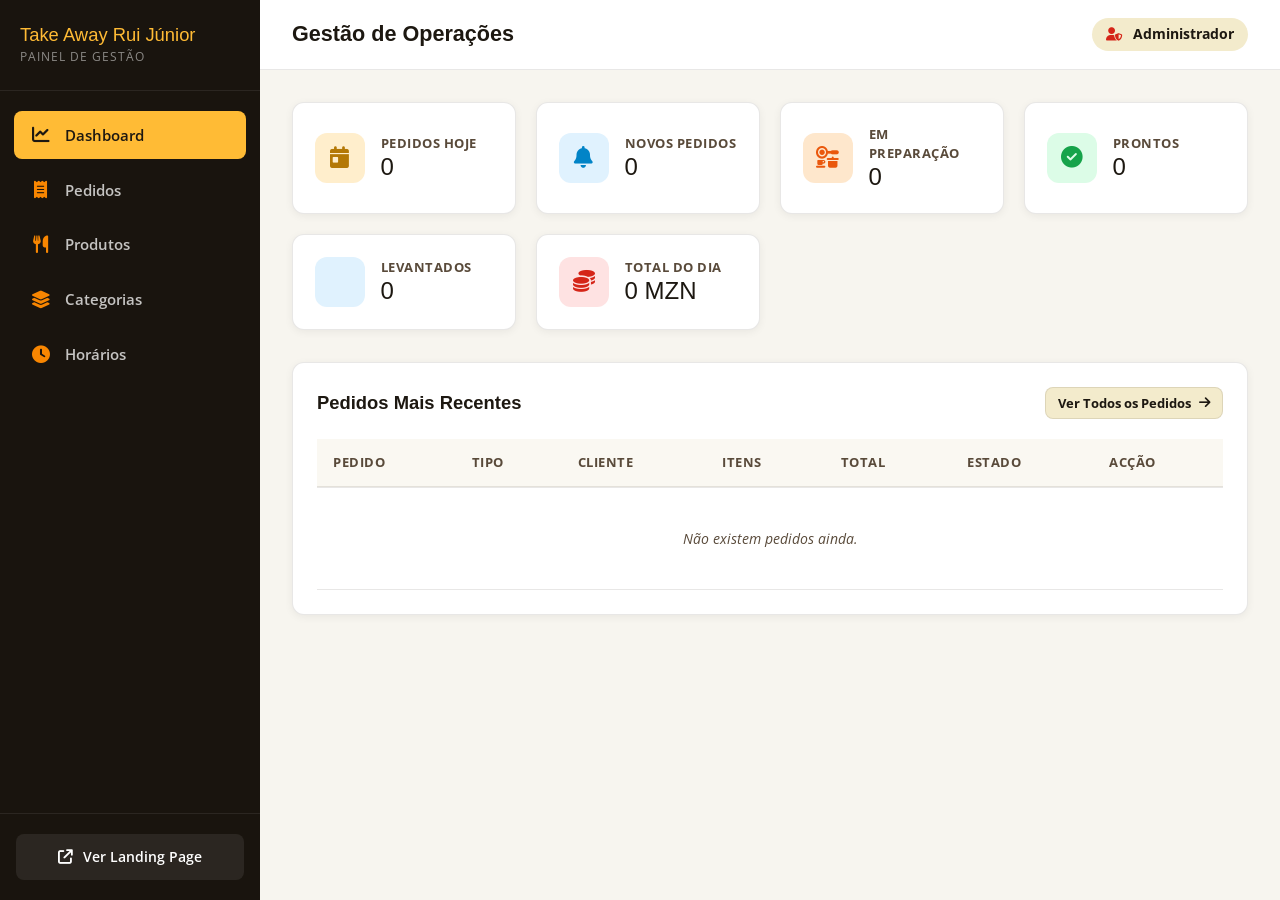
==== commit 38740933: "feat: adicionar entrega ao domicilio com geolocalizacao GPS e correcao da animacao 3D" ====
--- a/admin.html
+++ b/admin.html
@@ -170,6 +170,7 @@
                 <thead>
                   <tr>
                     <th>Pedido</th>
+                    <th>Tipo</th>
                     <th>Cliente</th>
                     <th>Itens</th>
                     <th>Total</th>
@@ -218,6 +219,7 @@
                 <thead>
                   <tr>
                     <th>Pedido</th>
+                    <th>Tipo</th>
                     <th>Cliente</th>
                     <th>Itens</th>
                     <th>Total</th>
--- a/css/admin.css
+++ b/css/admin.css
@@ -898,6 +898,75 @@
 .status-levantado { background-color: #dcfce7; color: #15803d; }
 .status-cancelado { background-color: #fee2e2; color: #b91c1c; }
 
+/* Badges de Tipo de Pedido */
+.order-type-badge {
+  display: inline-flex;
+  align-items: center;
+  gap: 0.35rem;
+  padding: 0.25rem 0.6rem;
+  border-radius: var(--radius-full);
+  font-size: 0.75rem;
+  font-weight: 700;
+  white-space: nowrap;
+}
+
+.type-takeaway {
+  background-color: #f1ebd8;
+  color: #78350f;
+  border: 1px solid rgba(120, 53, 15, 0.15);
+}
+
+.type-delivery {
+  background-color: #ffedd5;
+  color: #c2410c;
+  border: 1px solid rgba(194, 65, 12, 0.2);
+}
+
+/* Caixa de Entrega no Modal do Admin */
+.admin-delivery-card {
+  background: #fff8eb;
+  border: 1.5px solid rgba(248, 134, 1, 0.35);
+  border-radius: var(--radius-sm);
+  padding: 0.9rem 1rem;
+  margin-top: 1rem;
+}
+
+.admin-delivery-card h5 {
+  margin: 0 0 0.5rem 0;
+  font-size: 0.9rem;
+  color: #b45309;
+  display: flex;
+  align-items: center;
+  gap: 0.4rem;
+}
+
+.admin-delivery-card p {
+  margin: 0.25rem 0;
+  font-size: 0.88rem;
+  line-height: 1.4;
+}
+
+.btn-map-route {
+  display: inline-flex;
+  align-items: center;
+  gap: 0.5rem;
+  margin-top: 0.6rem;
+  padding: 0.5rem 0.9rem;
+  background: linear-gradient(135deg, #059669, #10b981);
+  color: #ffffff;
+  border-radius: var(--radius-sm);
+  font-size: 0.82rem;
+  font-weight: 700;
+  text-decoration: none;
+  box-shadow: 0 2px 6px rgba(5, 150, 105, 0.25);
+  transition: all 0.2s ease;
+}
+
+.btn-map-route:hover {
+  filter: brightness(1.08);
+  transform: translateY(-1px);
+}
+
 /* --------------------------------------------------------------------------
    7. RESPONSIVIDADE (ADMIN)
    -------------------------------------------------------------------------- */
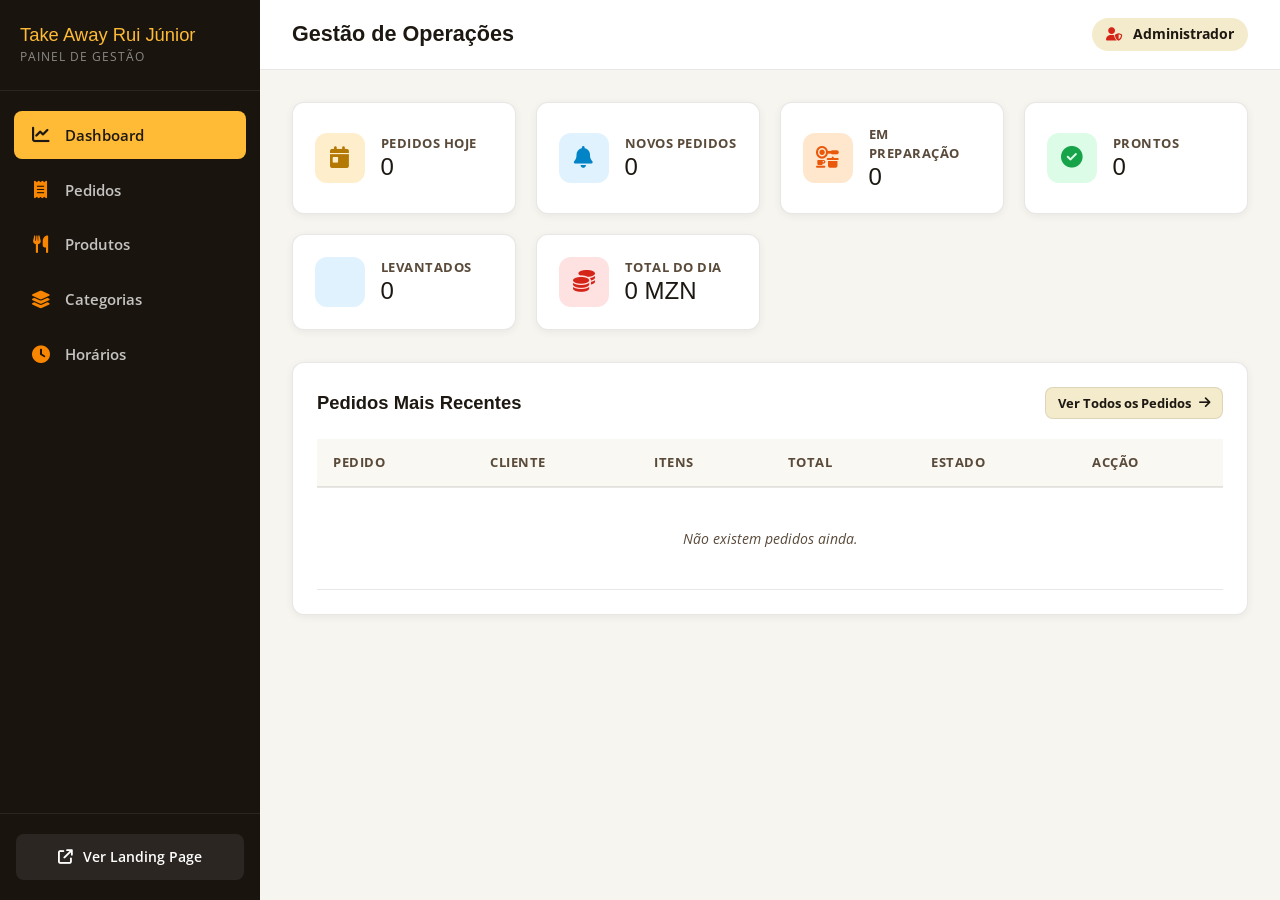
==== commit 0d140833: "feat: initial commit for Take Away Rui Júnior web application - Frontend responsivo com vitrine inte" ====
--- a/admin.html
+++ b/admin.html
@@ -170,7 +170,6 @@
                 <thead>
                   <tr>
                     <th>Pedido</th>
-                    <th>Tipo</th>
                     <th>Cliente</th>
                     <th>Itens</th>
                     <th>Total</th>
@@ -219,7 +218,6 @@
                 <thead>
                   <tr>
                     <th>Pedido</th>
-                    <th>Tipo</th>
                     <th>Cliente</th>
                     <th>Itens</th>
                     <th>Total</th>
--- a/css/admin.css
+++ b/css/admin.css
@@ -898,75 +898,6 @@
 .status-levantado { background-color: #dcfce7; color: #15803d; }
 .status-cancelado { background-color: #fee2e2; color: #b91c1c; }
 
-/* Badges de Tipo de Pedido */
-.order-type-badge {
-  display: inline-flex;
-  align-items: center;
-  gap: 0.35rem;
-  padding: 0.25rem 0.6rem;
-  border-radius: var(--radius-full);
-  font-size: 0.75rem;
-  font-weight: 700;
-  white-space: nowrap;
-}
-
-.type-takeaway {
-  background-color: #f1ebd8;
-  color: #78350f;
-  border: 1px solid rgba(120, 53, 15, 0.15);
-}
-
-.type-delivery {
-  background-color: #ffedd5;
-  color: #c2410c;
-  border: 1px solid rgba(194, 65, 12, 0.2);
-}
-
-/* Caixa de Entrega no Modal do Admin */
-.admin-delivery-card {
-  background: #fff8eb;
-  border: 1.5px solid rgba(248, 134, 1, 0.35);
-  border-radius: var(--radius-sm);
-  padding: 0.9rem 1rem;
-  margin-top: 1rem;
-}
-
-.admin-delivery-card h5 {
-  margin: 0 0 0.5rem 0;
-  font-size: 0.9rem;
-  color: #b45309;
-  display: flex;
-  align-items: center;
-  gap: 0.4rem;
-}
-
-.admin-delivery-card p {
-  margin: 0.25rem 0;
-  font-size: 0.88rem;
-  line-height: 1.4;
-}
-
-.btn-map-route {
-  display: inline-flex;
-  align-items: center;
-  gap: 0.5rem;
-  margin-top: 0.6rem;
-  padding: 0.5rem 0.9rem;
-  background: linear-gradient(135deg, #059669, #10b981);
-  color: #ffffff;
-  border-radius: var(--radius-sm);
-  font-size: 0.82rem;
-  font-weight: 700;
-  text-decoration: none;
-  box-shadow: 0 2px 6px rgba(5, 150, 105, 0.25);
-  transition: all 0.2s ease;
-}
-
-.btn-map-route:hover {
-  filter: brightness(1.08);
-  transform: translateY(-1px);
-}
-
 /* --------------------------------------------------------------------------
    7. RESPONSIVIDADE (ADMIN)
    -------------------------------------------------------------------------- */
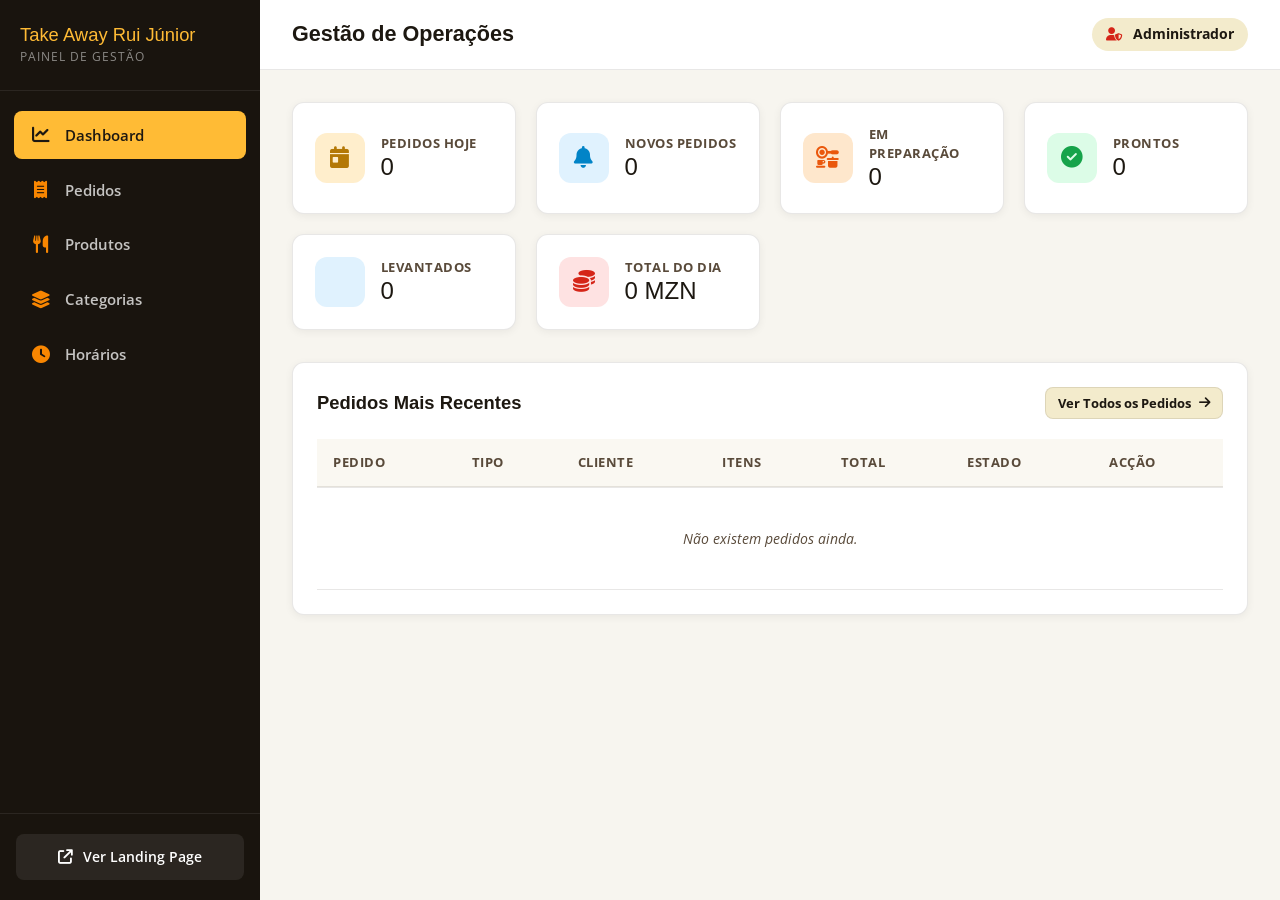
==== commit ccc6ed65: "feat: adicionar entrega ao domicilio com geolocalizacao GPS e correcao da animacao 3D" ====
--- a/admin.html
+++ b/admin.html
@@ -170,6 +170,7 @@
                 <thead>
                   <tr>
                     <th>Pedido</th>
+                    <th>Tipo</th>
                     <th>Cliente</th>
                     <th>Itens</th>
                     <th>Total</th>
@@ -218,6 +219,7 @@
                 <thead>
                   <tr>
                     <th>Pedido</th>
+                    <th>Tipo</th>
                     <th>Cliente</th>
                     <th>Itens</th>
                     <th>Total</th>
--- a/css/admin.css
+++ b/css/admin.css
@@ -898,6 +898,75 @@
 .status-levantado { background-color: #dcfce7; color: #15803d; }
 .status-cancelado { background-color: #fee2e2; color: #b91c1c; }
 
+/* Badges de Tipo de Pedido */
+.order-type-badge {
+  display: inline-flex;
+  align-items: center;
+  gap: 0.35rem;
+  padding: 0.25rem 0.6rem;
+  border-radius: var(--radius-full);
+  font-size: 0.75rem;
+  font-weight: 700;
+  white-space: nowrap;
+}
+
+.type-takeaway {
+  background-color: #f1ebd8;
+  color: #78350f;
+  border: 1px solid rgba(120, 53, 15, 0.15);
+}
+
+.type-delivery {
+  background-color: #ffedd5;
+  color: #c2410c;
+  border: 1px solid rgba(194, 65, 12, 0.2);
+}
+
+/* Caixa de Entrega no Modal do Admin */
+.admin-delivery-card {
+  background: #fff8eb;
+  border: 1.5px solid rgba(248, 134, 1, 0.35);
+  border-radius: var(--radius-sm);
+  padding: 0.9rem 1rem;
+  margin-top: 1rem;
+}
+
+.admin-delivery-card h5 {
+  margin: 0 0 0.5rem 0;
+  font-size: 0.9rem;
+  color: #b45309;
+  display: flex;
+  align-items: center;
+  gap: 0.4rem;
+}
+
+.admin-delivery-card p {
+  margin: 0.25rem 0;
+  font-size: 0.88rem;
+  line-height: 1.4;
+}
+
+.btn-map-route {
+  display: inline-flex;
+  align-items: center;
+  gap: 0.5rem;
+  margin-top: 0.6rem;
+  padding: 0.5rem 0.9rem;
+  background: linear-gradient(135deg, #059669, #10b981);
+  color: #ffffff;
+  border-radius: var(--radius-sm);
+  font-size: 0.82rem;
+  font-weight: 700;
+  text-decoration: none;
+  box-shadow: 0 2px 6px rgba(5, 150, 105, 0.25);
+  transition: all 0.2s ease;
+}
+
+.btn-map-route:hover {
+  filter: brightness(1.08);
+  transform: translateY(-1px);
+}
+
 /* --------------------------------------------------------------------------
    7. RESPONSIVIDADE (ADMIN)
    -------------------------------------------------------------------------- */
